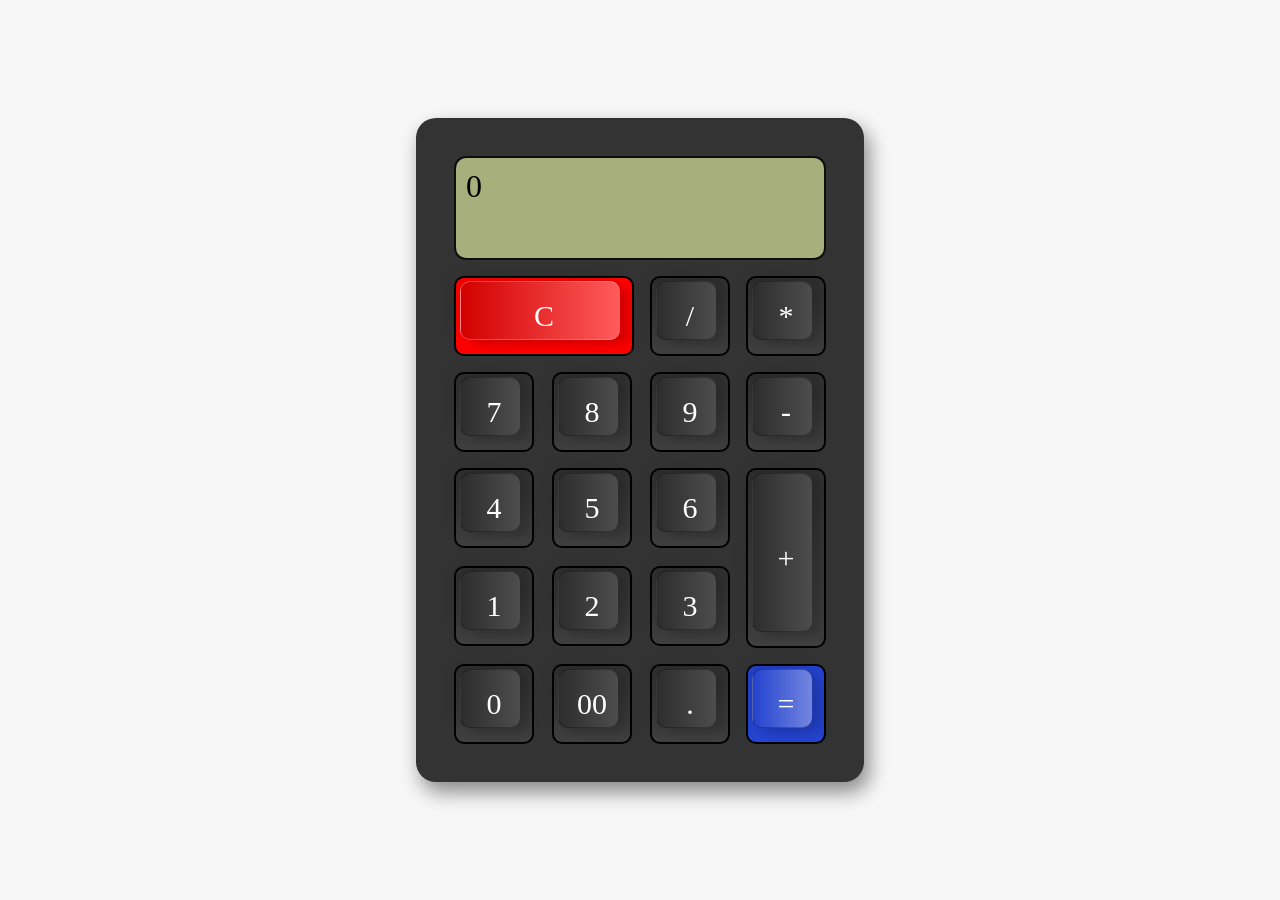
==== index.html @ 58bb21b5 "Calculator" ====
<!DOCTYPE html>
<html lang="en">
<head>
    <meta charset="UTF-8">
    <meta http-equiv="X-UA-Compatible" content="IE=edge">
    <meta name="viewport" content="width=device-width, initial-scale=1.0">
    <link rel="stylesheet" href="./assets/style/style.css">
    <title>Calculator</title>
</head>
<body>
    <div class="container">
        <div class="calculator">
            <div class="value">0</div>
            <span class="num clear"><i>C</i></span>
            <span class="num key"><i>/</i></span>
            <span class="num key"><i>*</i></span>
            <span class="num key"><i>7</i></span>
            <span class="num key"><i>8</i></span>
            <span class="num key"><i>9</i></span>
            <span class="num key"><i>-</i></span>
            <span class="num key"><i>4</i></span>
            <span class="num key"><i>5</i></span>
            <span class="num key"><i>6</i></span>
            <span class="num plus key"><i>+</i></span>
            <span class="num key"><i>1</i></span>
            <span class="num key" ><i>2</i></span>
            <span class="num key"><i>3</i></span>
            <span class="num key"><i>0</i></span>
            <span class="num key"><i>00</i></span>
            <span class="num key"><i>.</i></span>
            <span class="num equal"><i>=</i></span>
        </div>
    </div>
    <audio src="./assets/sound/Mouse Click - Sound Effect [fara-download.ir].mp3"></audio>
    
    <script src="./assets/js/main.js"></script>
</body>
</html>
---- assets/style/style.css ----
*{
    margin: 0;
    padding: 0;
    box-sizing: border-box;
    font-family: consolas;
}
body{
    display: flex;
    justify-content: center;
    align-items: center;
    min-height: 100vh;
    background: #f7f7f7;
}

.container{
    position: relative;
    min-width: 300px;
    min-height: 400px;
    background: #333;
    padding: 40px 30px 30px;
    border-radius: 20px;
    box-shadow: 5px 10px 20px rgba(0, 0, 0, 0.45);
}

.calculator{
    position: relative;
    display: grid;
}
.calculator .value{
    position: relative;
    grid-column: span 4;
    height: 100px;
    left: 10px;
    width: calc(100% - 20px);
    border: none;
    outline: none;
    background: #a7af7c;
    margin-bottom: 10px;
    border-radius: 10px;
    box-shadow: 0 0 0 2px rgba(0, 0, 0, 0.75);
    padding: 10px;
    font-size: 2em;
}
.calculator .num{
    position: relative;
    display: grid;
    place-items: center;
    width: 80px;
    height: 80px;
    margin: 8px;
    background: linear-gradient(180deg, #2f2f2f, #3f3f3f);
    color: #fff;
    user-select: none;
    cursor: pointer;
    font-size: 20px;
    font-weight: 400;
    border: 2px solid black;
    border-radius: 10px;
}

.calculator span::before{
    content: '';
    position: absolute;
    top: 3px;
    left: 4px;
    bottom: 14px;
    right: 12px;
    background: linear-gradient(90deg, #2d2d2d, #4d4d4d);
    border-radius: 10px;
    box-shadow: -5px -5px 15px rgba(0,0,0,0.1),
    10px 5px 10px rgba(0,0,0,0.15);
    border-left: 1px solid #0004;
    border-bottom: 1px solid #0004;
    border-top: 1px solid #0004;
}

.calculator span:active{
    filter: brightness(1.5);
}

.calculator span i{
    position: relative;
    font-style: normal;
    font-size: 1.5em;
    text-transform: uppercase;
}

.calculator .clear{
    grid-column: span 2;
    width: 180px;
    background: #f00;
}

.calculator .clear::before{
    background: linear-gradient(90deg, #d20000, #ffffff5c);
    border-left: 1px solid #fff4;
    border-bottom: 1px solid #fff4;
    border-top: 1px solid #fff4;
}

.calculator .plus{
    grid-row: span 2;
    height: 180px;

}

.calculator .equal {
    background: #2443ce;
}

.calculator .equal::before{
    background: linear-gradient(90deg, #2443ce, #ffffff5c);
}
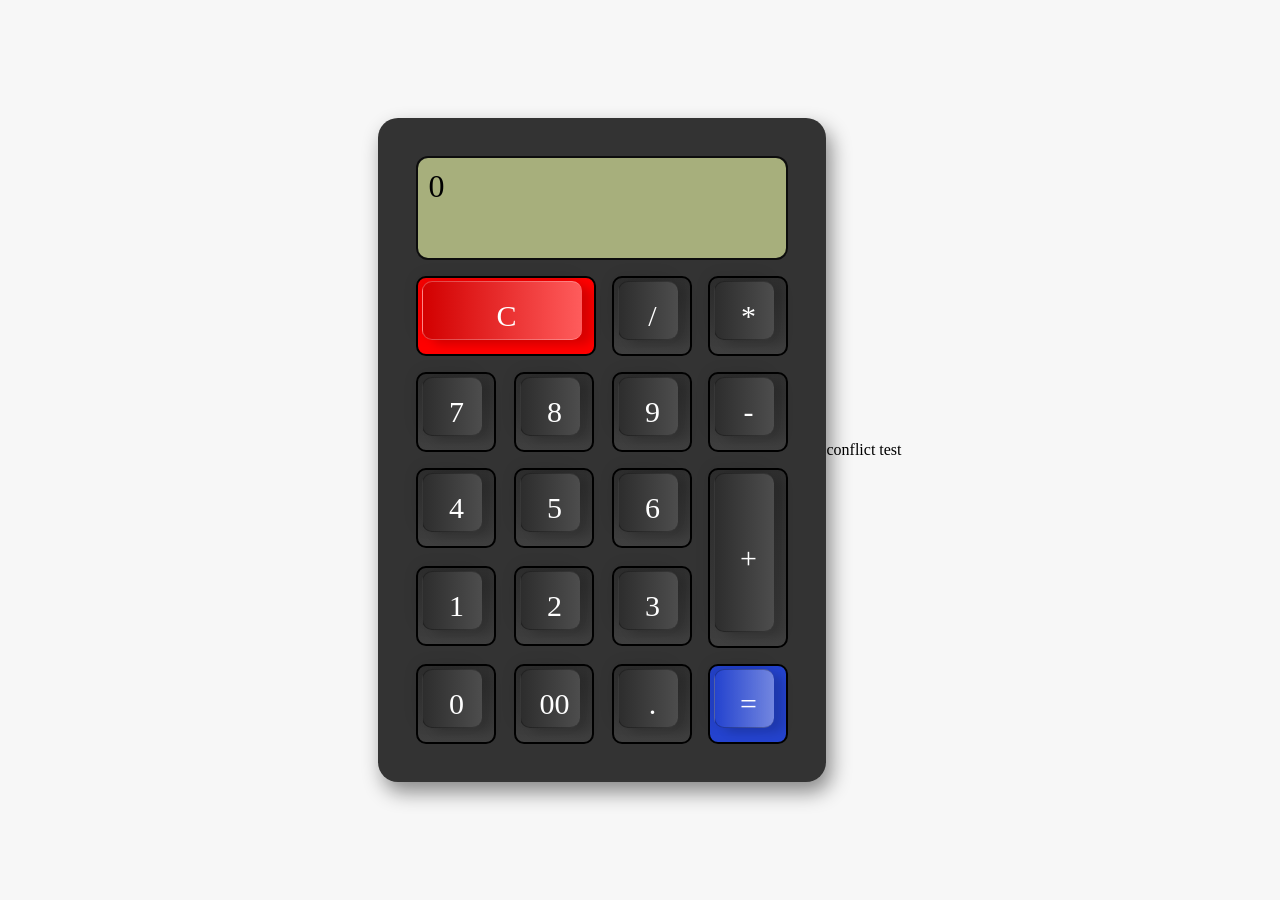
==== commit 12b4669b: "conflict test" ====
--- a/index.html
+++ b/index.html
@@ -31,8 +31,9 @@
             <span class="num equal"><i>=</i></span>
         </div>
     </div>
+    <p>conflict test</p>
     <audio src="./assets/sound/Mouse Click - Sound Effect [fara-download.ir].mp3"></audio>
     
     <script src="./assets/js/main.js"></script>
 </body>
-</html>+</html>
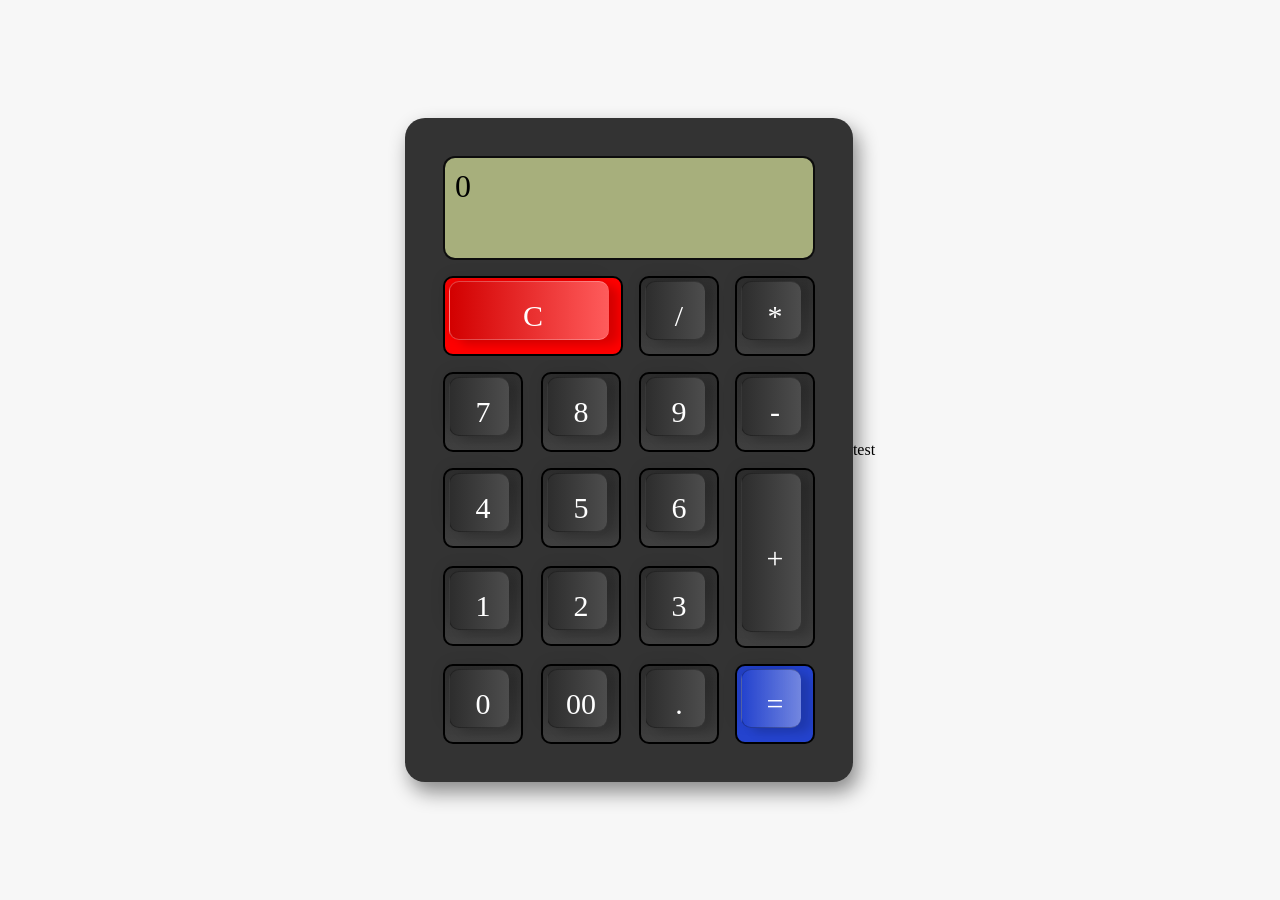
==== commit 4b530d91: "test commit" ====
--- a/index.html
+++ b/index.html
@@ -31,9 +31,8 @@
             <span class="num equal"><i>=</i></span>
         </div>
     </div>
-    <p>conflict test</p>
     <audio src="./assets/sound/Mouse Click - Sound Effect [fara-download.ir].mp3"></audio>
-    
+    <p>test</p>
     <script src="./assets/js/main.js"></script>
 </body>
-</html>
+</html>
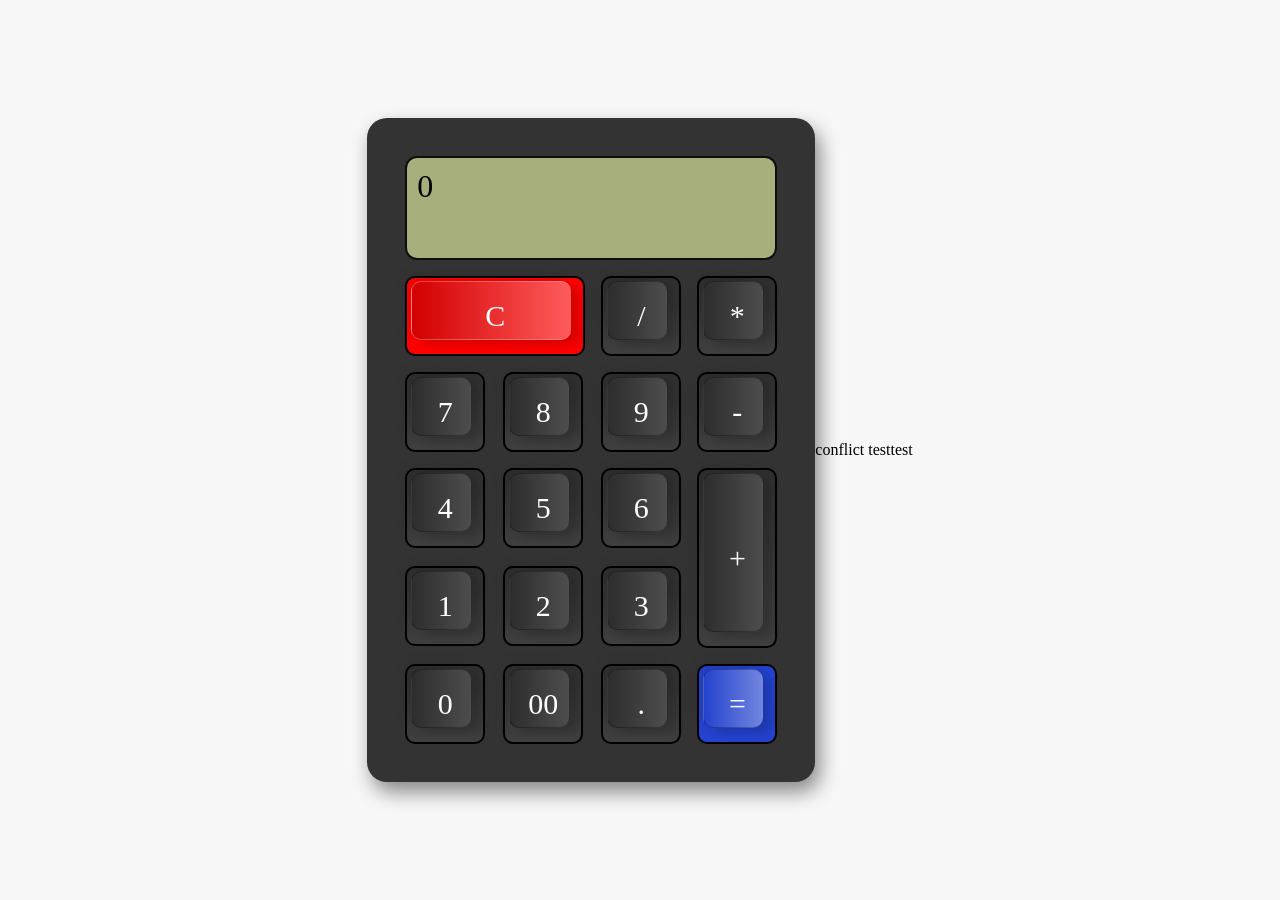
==== commit dc2faaee: "Merge branch 'main' of https://github.com/1Mehranazizi/Calculator" ====
--- a/index.html
+++ b/index.html
@@ -31,8 +31,9 @@
             <span class="num equal"><i>=</i></span>
         </div>
     </div>
+    <p>conflict test</p>
     <audio src="./assets/sound/Mouse Click - Sound Effect [fara-download.ir].mp3"></audio>
     <p>test</p>
     <script src="./assets/js/main.js"></script>
 </body>
-</html>+</html>
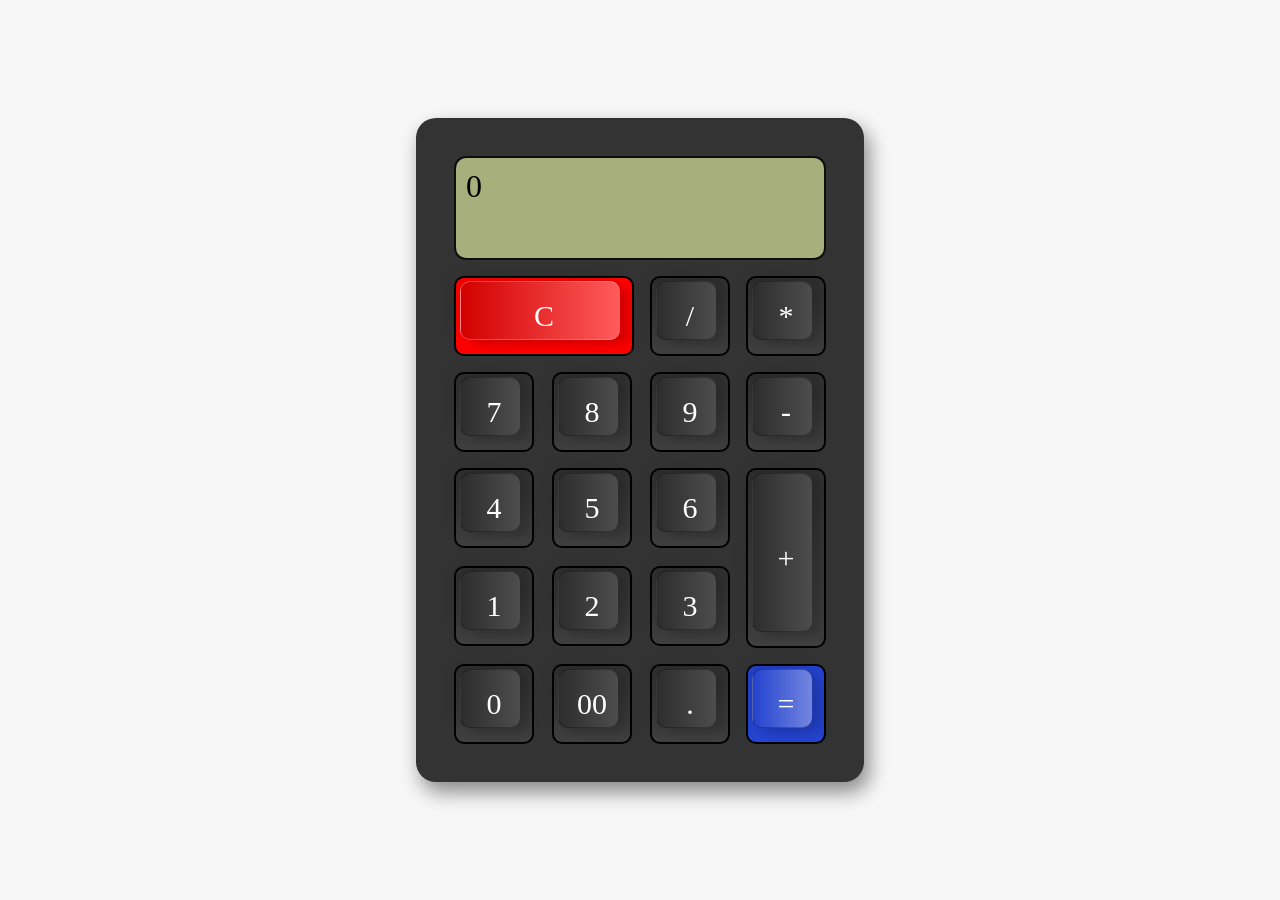
==== commit badec22f: "tests" ====
--- a/index.html
+++ b/index.html
@@ -31,9 +31,7 @@
             <span class="num equal"><i>=</i></span>
         </div>
     </div>
-    <p>conflict test</p>
     <audio src="./assets/sound/Mouse Click - Sound Effect [fara-download.ir].mp3"></audio>
-    <p>test</p>
     <script src="./assets/js/main.js"></script>
 </body>
 </html>
